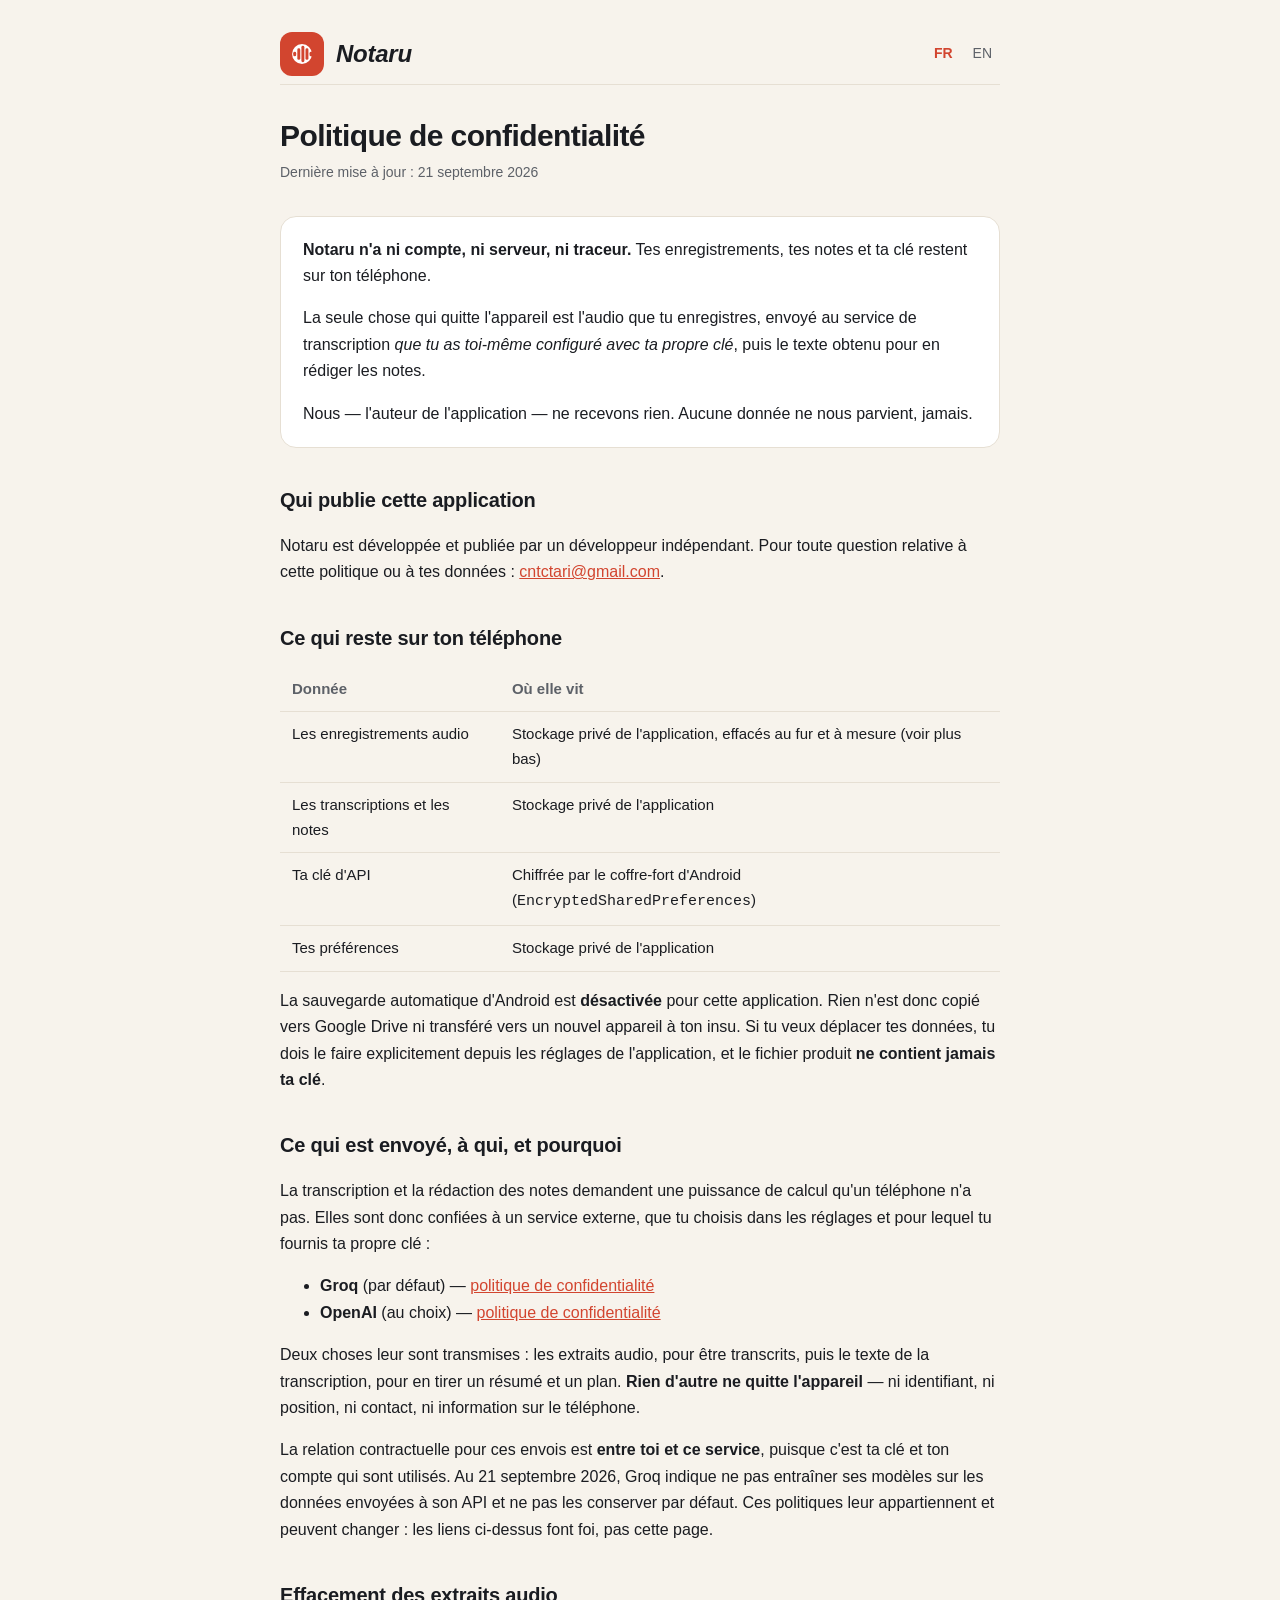
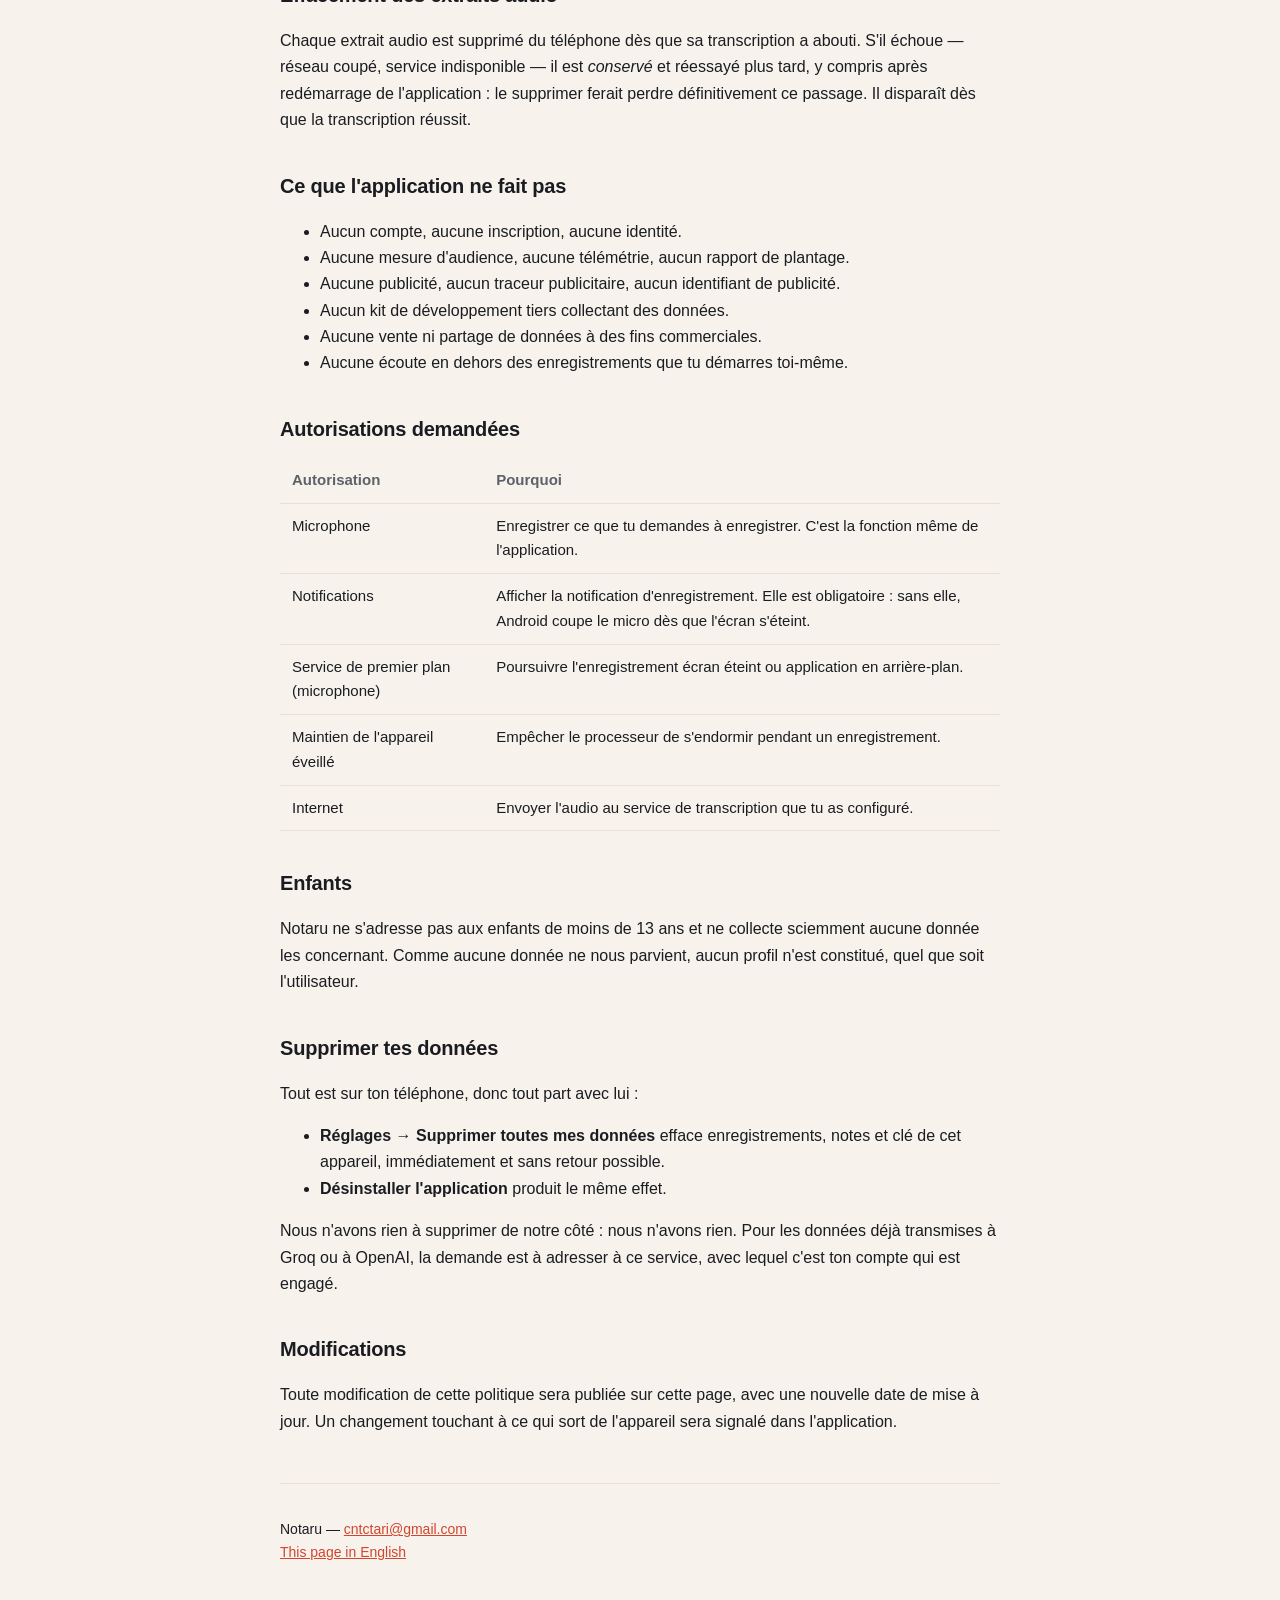
==== confidentialite.html @ 10618eb5 "Politique de confidentialité de Notaru, en français et en anglais Le Play Store exige une politique " ====
<!DOCTYPE html>
<html lang="fr">
<head>
<meta charset="utf-8">
<meta name="viewport" content="width=device-width, initial-scale=1">
<title>Politique de confidentialité — Notaru</title>
<meta name="description" content="Ce que Notaru fait, et ne fait pas, de tes enregistrements, de tes notes et de ta clé.">
<link rel="stylesheet" href="style.css">
<link rel="icon" href="logo.svg" type="image/svg+xml">
</head>
<body>
<main>

<header>
  <span class="logo"><img src="logo.svg" alt="" width="28" height="28"></span>
  <span class="nom">Notaru</span>
  <nav class="langues">
    <a href="confidentialite.html" aria-current="page">FR</a>
    <a href="privacy.html">EN</a>
  </nav>
</header>

<h1>Politique de confidentialité</h1>
<p class="maj">Dernière mise à jour : 21 septembre 2026</p>

<div class="resume">
  <p><strong>Notaru n'a ni compte, ni serveur, ni traceur.</strong> Tes
  enregistrements, tes notes et ta clé restent sur ton téléphone.</p>
  <p>La seule chose qui quitte l'appareil est l'audio que tu enregistres,
  envoyé au service de transcription <em>que tu as toi-même configuré avec
  ta propre clé</em>, puis le texte obtenu pour en rédiger les notes.</p>
  <p>Nous — l'auteur de l'application — ne recevons rien. Aucune donnée ne
  nous parvient, jamais.</p>
</div>

<h2>Qui publie cette application</h2>
<p>Notaru est développée et publiée par un développeur indépendant. Pour
toute question relative à cette politique ou à tes données :
<a href="mailto:cntctari@gmail.com">cntctari@gmail.com</a>.</p>

<h2>Ce qui reste sur ton téléphone</h2>
<table>
  <tr><th>Donnée</th><th>Où elle vit</th></tr>
  <tr><td>Les enregistrements audio</td><td>Stockage privé de l'application, effacés au fur et à mesure (voir plus bas)</td></tr>
  <tr><td>Les transcriptions et les notes</td><td>Stockage privé de l'application</td></tr>
  <tr><td>Ta clé d'API</td><td>Chiffrée par le coffre-fort d'Android (<code>EncryptedSharedPreferences</code>)</td></tr>
  <tr><td>Tes préférences</td><td>Stockage privé de l'application</td></tr>
</table>
<p>La sauvegarde automatique d'Android est <strong>désactivée</strong> pour
cette application. Rien n'est donc copié vers Google Drive ni transféré
vers un nouvel appareil à ton insu. Si tu veux déplacer tes données, tu
dois le faire explicitement depuis les réglages de l'application, et le
fichier produit <strong>ne contient jamais ta clé</strong>.</p>

<h2>Ce qui est envoyé, à qui, et pourquoi</h2>
<p>La transcription et la rédaction des notes demandent une puissance de
calcul qu'un téléphone n'a pas. Elles sont donc confiées à un service
externe, que tu choisis dans les réglages et pour lequel tu fournis ta
propre clé :</p>
<ul>
  <li><strong>Groq</strong> (par défaut) — <a href="https://groq.com/privacy-policy/">politique de confidentialité</a></li>
  <li><strong>OpenAI</strong> (au choix) — <a href="https://openai.com/policies/privacy-policy/">politique de confidentialité</a></li>
</ul>
<p>Deux choses leur sont transmises : les extraits audio, pour être
transcrits, puis le texte de la transcription, pour en tirer un résumé et
un plan. <strong>Rien d'autre ne quitte l'appareil</strong> — ni identifiant,
ni position, ni contact, ni information sur le téléphone.</p>
<p>La relation contractuelle pour ces envois est <strong>entre toi et ce
service</strong>, puisque c'est ta clé et ton compte qui sont utilisés. Au
21 septembre 2026, Groq indique ne pas entraîner ses modèles sur les
données envoyées à son API et ne pas les conserver par défaut. Ces
politiques leur appartiennent et peuvent changer : les liens ci-dessus font
foi, pas cette page.</p>

<h2>Effacement des extraits audio</h2>
<p>Chaque extrait audio est supprimé du téléphone dès que sa transcription
a abouti. S'il échoue — réseau coupé, service indisponible — il est
<em>conservé</em> et réessayé plus tard, y compris après redémarrage de
l'application : le supprimer ferait perdre définitivement ce passage. Il
disparaît dès que la transcription réussit.</p>

<h2>Ce que l'application ne fait pas</h2>
<ul>
  <li>Aucun compte, aucune inscription, aucune identité.</li>
  <li>Aucune mesure d'audience, aucune télémétrie, aucun rapport de plantage.</li>
  <li>Aucune publicité, aucun traceur publicitaire, aucun identifiant de publicité.</li>
  <li>Aucun kit de développement tiers collectant des données.</li>
  <li>Aucune vente ni partage de données à des fins commerciales.</li>
  <li>Aucune écoute en dehors des enregistrements que tu démarres toi-même.</li>
</ul>

<h2>Autorisations demandées</h2>
<table>
  <tr><th>Autorisation</th><th>Pourquoi</th></tr>
  <tr><td>Microphone</td><td>Enregistrer ce que tu demandes à enregistrer. C'est la fonction même de l'application.</td></tr>
  <tr><td>Notifications</td><td>Afficher la notification d'enregistrement. Elle est obligatoire : sans elle, Android coupe le micro dès que l'écran s'éteint.</td></tr>
  <tr><td>Service de premier plan (microphone)</td><td>Poursuivre l'enregistrement écran éteint ou application en arrière-plan.</td></tr>
  <tr><td>Maintien de l'appareil éveillé</td><td>Empêcher le processeur de s'endormir pendant un enregistrement.</td></tr>
  <tr><td>Internet</td><td>Envoyer l'audio au service de transcription que tu as configuré.</td></tr>
</table>

<h2>Enfants</h2>
<p>Notaru ne s'adresse pas aux enfants de moins de 13 ans et ne collecte
sciemment aucune donnée les concernant. Comme aucune donnée ne nous
parvient, aucun profil n'est constitué, quel que soit l'utilisateur.</p>

<h2>Supprimer tes données</h2>
<p>Tout est sur ton téléphone, donc tout part avec lui :</p>
<ul>
  <li><strong>Réglages → Supprimer toutes mes données</strong> efface
  enregistrements, notes et clé de cet appareil, immédiatement et sans
  retour possible.</li>
  <li><strong>Désinstaller l'application</strong> produit le même effet.</li>
</ul>
<p>Nous n'avons rien à supprimer de notre côté : nous n'avons rien. Pour
les données déjà transmises à Groq ou à OpenAI, la demande est à adresser à
ce service, avec lequel c'est ton compte qui est engagé.</p>

<h2>Modifications</h2>
<p>Toute modification de cette politique sera publiée sur cette page, avec
une nouvelle date de mise à jour. Un changement touchant à ce qui sort de
l'appareil sera signalé dans l'application.</p>

<footer>
  <p>Notaru — <a href="mailto:cntctari@gmail.com">cntctari@gmail.com</a><br>
  <a href="privacy.html">This page in English</a></p>
</footer>

</main>
</body>
</html>
---- style.css ----
/* Reprend la palette de l'application, y compris le thème sombre :
   quelqu'un qui arrive ici depuis l'app ne doit pas avoir l'impression
   d'avoir changé de site. */
:root{
  --bg:#F7F3EC; --surface:#FFFFFF; --ink:#1A1C21; --ink-soft:#5D6168;
  --line:#E6DFD3; --accent:#D2452F; --accent-tint:#FBEAE6;
}
@media (prefers-color-scheme: dark){
  :root{
    --bg:#15171B; --surface:#1E2127; --ink:#EDE9E2; --ink-soft:#A3A5AC;
    --line:#2E323A; --accent:#E4573F; --accent-tint:#2E211F;
  }
}

*{ box-sizing:border-box }
body{
  margin:0; background:var(--bg); color:var(--ink);
  font:16px/1.65 -apple-system, BlinkMacSystemFont, "Segoe UI", Roboto, sans-serif;
  /* La marge latérale évite que le texte touche le bord sur téléphone. */
  padding:0 18px 64px;
}
main{ max-width:720px; margin:0 auto }

header{
  display:flex; align-items:center; gap:12px;
  padding:32px 0 8px; border-bottom:1px solid var(--line); margin-bottom:32px;
}
header .logo{
  width:44px; height:44px; border-radius:12px; background:var(--accent);
  display:flex; align-items:center; justify-content:center; flex:0 0 auto;
}
header .nom{ font-size:24px; font-weight:700; font-style:italic; letter-spacing:-.01em }
header .langues{ margin-left:auto; font-size:14px }
header .langues a{ color:var(--ink-soft); text-decoration:none; padding:4px 8px; border-radius:8px }
header .langues a:hover{ background:var(--accent-tint); color:var(--accent) }
header .langues a[aria-current]{ color:var(--accent); font-weight:600 }

h1{ font-size:30px; line-height:1.25; margin:0 0 6px; letter-spacing:-.02em }
.maj{ color:var(--ink-soft); font-size:14px; margin:0 0 32px }
h2{ font-size:20px; margin:36px 0 10px; letter-spacing:-.01em }
h3{ font-size:16px; margin:24px 0 6px }
p, li{ color:var(--ink) }
a{ color:var(--accent) }

.resume{
  background:var(--surface); border:1px solid var(--line); border-radius:16px;
  padding:20px 22px; margin:0 0 8px;
}
.resume p:first-child{ margin-top:0 }
.resume p:last-child{ margin-bottom:0 }

table{ border-collapse:collapse; width:100%; margin:12px 0; font-size:15px }
th, td{ text-align:start; padding:10px 12px; border-bottom:1px solid var(--line); vertical-align:top }
th{ color:var(--ink-soft); font-weight:600 }

footer{
  margin-top:48px; padding-top:20px; border-top:1px solid var(--line);
  color:var(--ink-soft); font-size:14px;
}
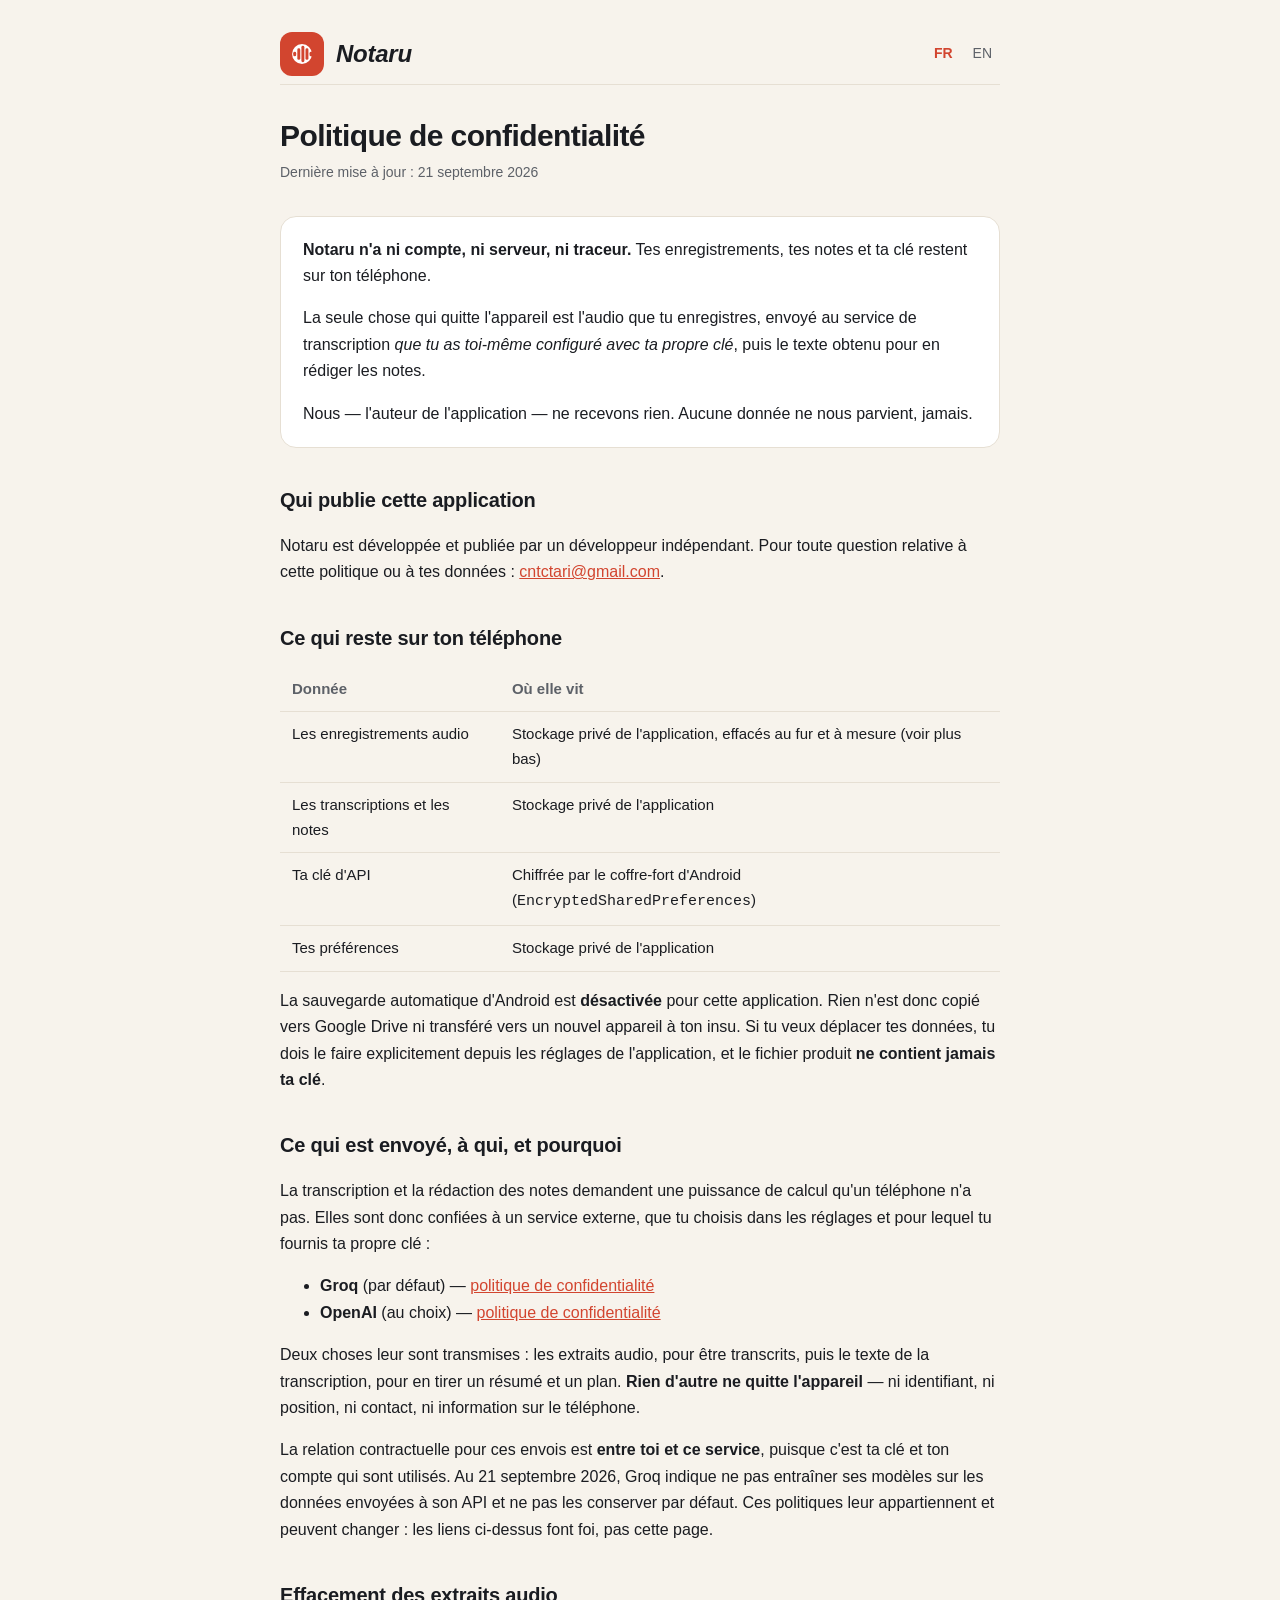
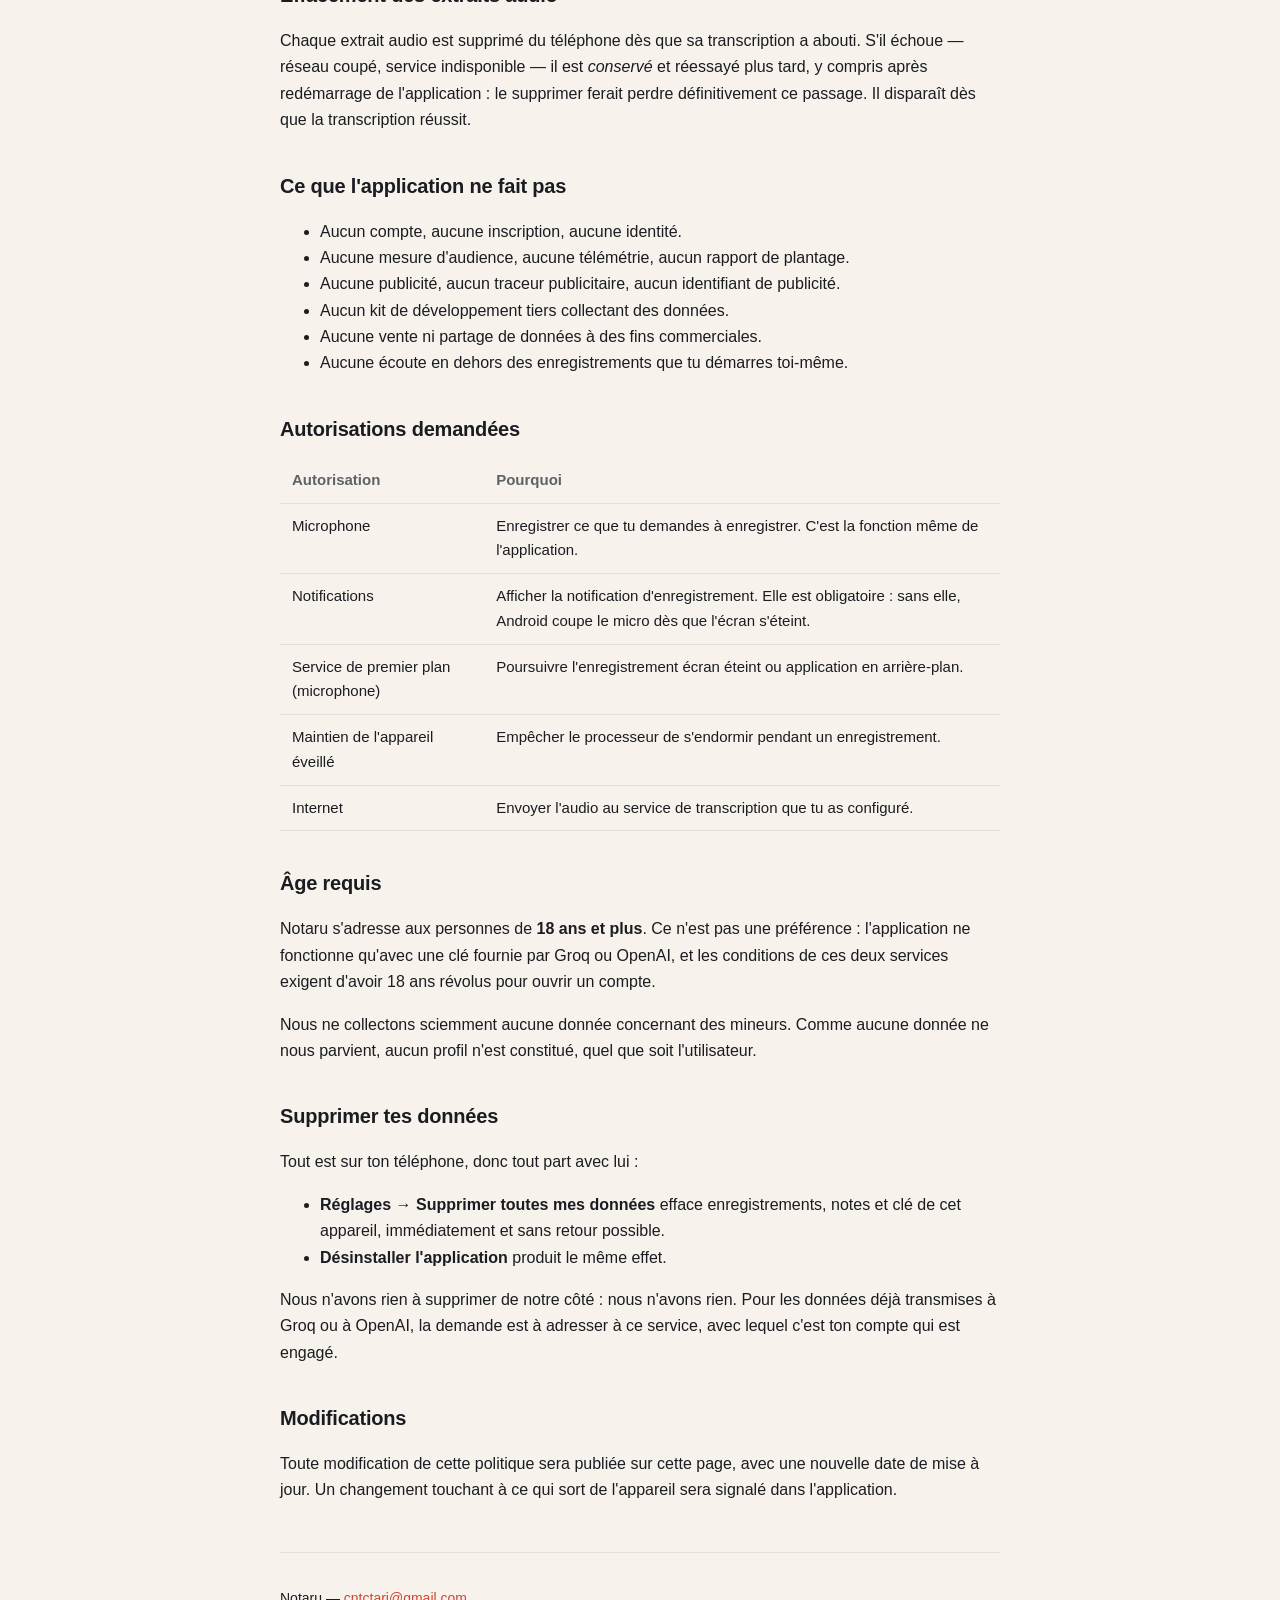
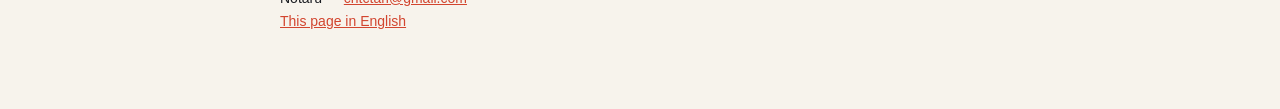
==== commit 3472e541: "Porte l'âge requis à 18 ans, et dit pourquoi La page annonçait 13 ans, repris d'une formule habituel" ====
--- a/confidentialite.html
+++ b/confidentialite.html
@@ -99,10 +99,14 @@
   <tr><td>Internet</td><td>Envoyer l'audio au service de transcription que tu as configuré.</td></tr>
 </table>
 
-<h2>Enfants</h2>
-<p>Notaru ne s'adresse pas aux enfants de moins de 13 ans et ne collecte
-sciemment aucune donnée les concernant. Comme aucune donnée ne nous
-parvient, aucun profil n'est constitué, quel que soit l'utilisateur.</p>
+<h2>Âge requis</h2>
+<p>Notaru s'adresse aux personnes de <strong>18 ans et plus</strong>. Ce
+n'est pas une préférence : l'application ne fonctionne qu'avec une clé
+fournie par Groq ou OpenAI, et les conditions de ces deux services exigent
+d'avoir 18 ans révolus pour ouvrir un compte.</p>
+<p>Nous ne collectons sciemment aucune donnée concernant des mineurs.
+Comme aucune donnée ne nous parvient, aucun profil n'est constitué, quel
+que soit l'utilisateur.</p>
 
 <h2>Supprimer tes données</h2>
 <p>Tout est sur ton téléphone, donc tout part avec lui :</p>
